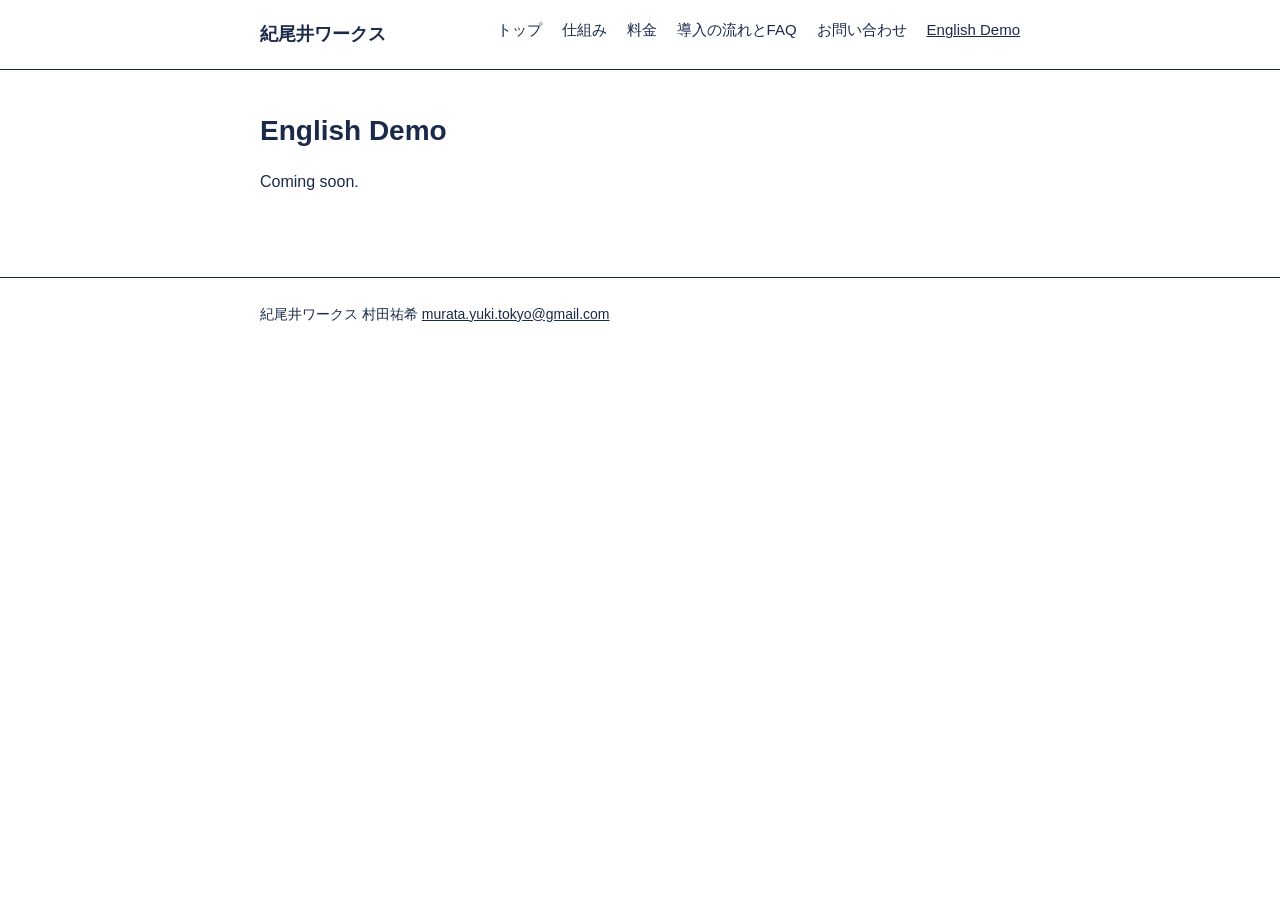
==== en/index.html @ 518d7923 "紀尾井ワークス公式サイトの土台を作成 - フォルダ構成（日本語5ページ＋英語デモページ＋共通CSS） - 全ページ共通のヘッダーとフッター - トップページの文言と無料診断ボタン - 他ページは準備中" ====
<!DOCTYPE html>
<html lang="en">
<head>
  <meta charset="UTF-8">
  <meta name="viewport" content="width=device-width, initial-scale=1">
  <title>English Demo｜紀尾井ワークス</title>
  <link rel="stylesheet" href="../css/style.css">
</head>
<body>
<header class="site-header">
  <div class="container">
    <a class="site-name" href="../index.html">紀尾井ワークス</a>
    <nav class="site-nav" aria-label="サイト内メニュー">
      <ul>
        <li><a href="../index.html">トップ</a></li>
        <li><a href="../how.html">仕組み</a></li>
        <li><a href="../price.html">料金</a></li>
        <li><a href="../flow.html">導入の流れとFAQ</a></li>
        <li><a href="../contact.html">お問い合わせ</a></li>
        <li><a href="index.html" aria-current="page">English Demo</a></li>
      </ul>
    </nav>
  </div>
</header>

<main>
  <div class="container">
    <h1>English Demo</h1>
    <p>Coming soon.</p>
    <!-- あとでチャット窓をここに埋め込みます -->
  </div>
</main>

<footer class="site-footer">
  <div class="container">
    <p>紀尾井ワークス 村田祐希 <a href="mailto:murata.yuki.tokyo@gmail.com">murata.yuki.tokyo@gmail.com</a></p>
  </div>
</footer>
</body>
</html>
---- css/style.css ----
/* 紀尾井ワークス 共通スタイル
   白地に濃紺（#1b2a4a）の一色。装飾なし。 */

:root {
  --navy: #1b2a4a;
  --white: #ffffff;
}

* {
  box-sizing: border-box;
}

html {
  font-size: 16px;
  -webkit-text-size-adjust: 100%;
}

body {
  margin: 0;
  font-family: -apple-system, BlinkMacSystemFont, "Helvetica Neue", "Hiragino Sans", "Hiragino Kaku Gothic ProN", "Yu Gothic", Meiryo, sans-serif;
  color: var(--navy);
  background: var(--white);
  line-height: 1.8;
  word-break: normal;
  overflow-wrap: anywhere;
}

a {
  color: var(--navy);
}

img {
  max-width: 100%;
  height: auto;
}

/* 共通の横幅 */
.container {
  max-width: 800px;
  margin: 0 auto;
  padding: 0 20px;
}

/* ヘッダー */
.site-header {
  border-bottom: 1px solid var(--navy);
}

.site-header .container {
  display: flex;
  flex-wrap: wrap;
  align-items: center;
  justify-content: space-between;
  gap: 8px 24px;
  padding-top: 16px;
  padding-bottom: 16px;
}

.site-name {
  font-size: 1.125rem;
  font-weight: bold;
  text-decoration: none;
  white-space: nowrap;
}

.site-nav ul {
  list-style: none;
  margin: 0;
  padding: 0;
  display: flex;
  flex-wrap: wrap;
  gap: 4px 20px;
}

.site-nav a {
  text-decoration: none;
  font-size: 0.9375rem;
}

.site-nav a:hover,
.site-nav a[aria-current="page"] {
  text-decoration: underline;
}

/* 本文 */
main {
  padding: 40px 0 64px;
}

h1 {
  font-size: 1.75rem;
  line-height: 1.5;
  margin: 0 0 16px;
}

h2 {
  font-size: 1.25rem;
  line-height: 1.5;
  margin: 48px 0 12px;
  padding-bottom: 8px;
  border-bottom: 1px solid var(--navy);
}

p {
  margin: 0 0 16px;
}

ul, ol {
  margin: 0 0 16px;
  padding-left: 1.5em;
}

li {
  margin-bottom: 8px;
}

.lead {
  font-size: 1.0625rem;
  margin-bottom: 24px;
}

/* ボタン */
.button {
  display: inline-block;
  padding: 14px 28px;
  background: var(--navy);
  color: var(--white);
  text-decoration: none;
  font-weight: bold;
  border: 1px solid var(--navy);
}

.button:hover {
  background: var(--white);
  color: var(--navy);
}

.button-area {
  margin: 24px 0;
}

/* フッター */
.site-footer {
  border-top: 1px solid var(--navy);
  font-size: 0.875rem;
}

.site-footer .container {
  padding-top: 24px;
  padding-bottom: 24px;
}

.site-footer p {
  margin: 0;
}

/* スマホ */
@media (max-width: 600px) {
  h1 {
    font-size: 1.375rem;
  }

  h2 {
    font-size: 1.125rem;
  }

  .button {
    display: block;
    text-align: center;
  }
}
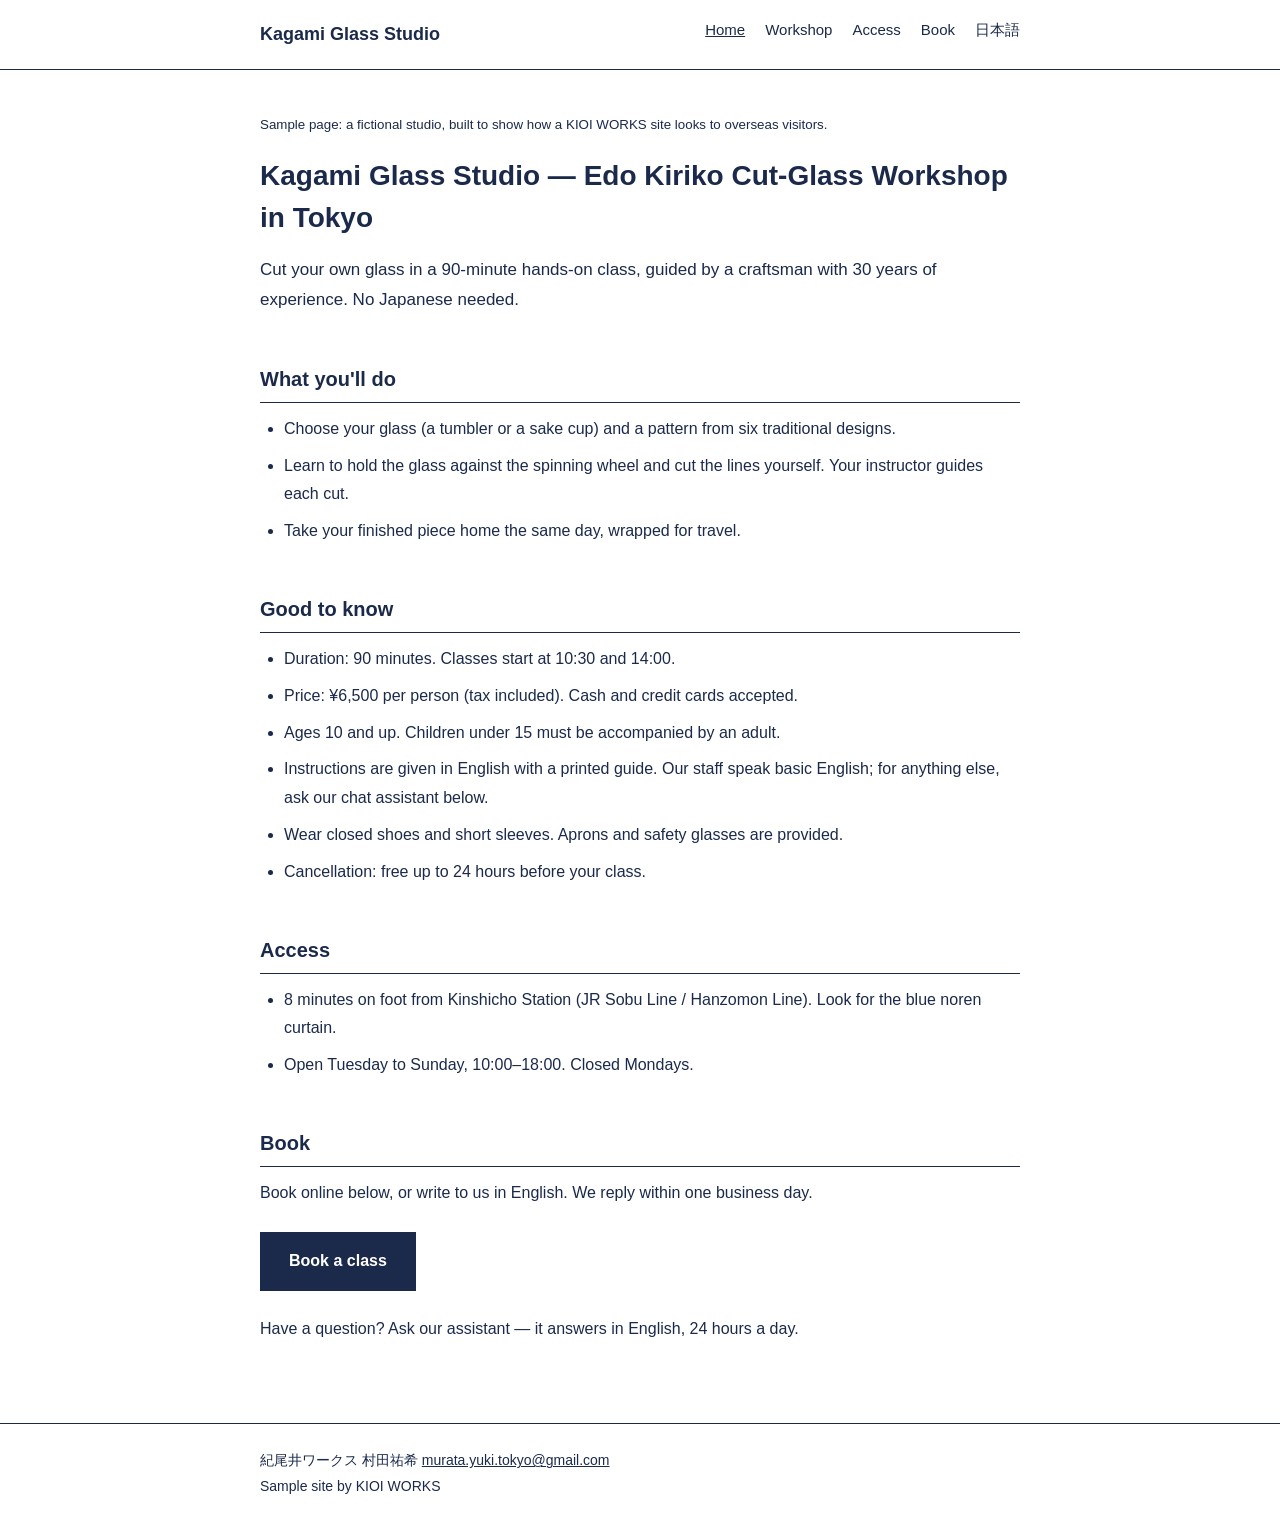
==== commit 1e52c6c9: "英語デモページ（en/index.html）を作成 Co-Authored-By: Claude Fable 5.1 <noreply@anthropic.com> Claude-Session: h" ====
--- a/en/index.html
+++ b/en/index.html
@@ -3,21 +3,21 @@
 <head>
   <meta charset="UTF-8">
   <meta name="viewport" content="width=device-width, initial-scale=1">
-  <title>English Demo｜紀尾井ワークス</title>
+  <title>Kagami Glass Studio — Edo Kiriko Cut-Glass Workshop in Tokyo</title>
+  <meta name="description" content="Sample page by KIOI WORKS: a fictional Edo Kiriko cut-glass workshop in Tokyo, built to show how a site looks to overseas visitors.">
   <link rel="stylesheet" href="../css/style.css">
 </head>
 <body>
 <header class="site-header">
   <div class="container">
-    <a class="site-name" href="../index.html">紀尾井ワークス</a>
-    <nav class="site-nav" aria-label="サイト内メニュー">
+    <a class="site-name" href="index.html">Kagami Glass Studio</a>
+    <nav class="site-nav" aria-label="Site menu">
       <ul>
-        <li><a href="../index.html">トップ</a></li>
-        <li><a href="../how.html">仕組み</a></li>
-        <li><a href="../price.html">料金</a></li>
-        <li><a href="../flow.html">導入の流れとFAQ</a></li>
-        <li><a href="../contact.html">お問い合わせ</a></li>
-        <li><a href="index.html" aria-current="page">English Demo</a></li>
+        <li><a href="index.html" aria-current="page">Home</a></li>
+        <li><a href="#workshop">Workshop</a></li>
+        <li><a href="#access">Access</a></li>
+        <li><a href="#book">Book</a></li>
+        <li><a href="../index.html" lang="ja">日本語</a></li>
       </ul>
     </nav>
   </div>
@@ -25,15 +25,49 @@
 
 <main>
   <div class="container">
-    <h1>English Demo</h1>
-    <p>Coming soon.</p>
-    <!-- あとでチャット窓をここに埋め込みます -->
+    <p><small>Sample page: a fictional studio, built to show how a KIOI WORKS site looks to overseas visitors.</small></p>
+
+    <h1>Kagami Glass Studio — Edo Kiriko Cut-Glass Workshop in Tokyo</h1>
+    <p class="lead">Cut your own glass in a 90-minute hands-on class, guided by a craftsman with 30 years of experience. No Japanese needed.</p>
+
+    <h2 id="workshop">What you'll do</h2>
+    <ul>
+      <li>Choose your glass (a tumbler or a sake cup) and a pattern from six traditional designs.</li>
+      <li>Learn to hold the glass against the spinning wheel and cut the lines yourself. Your instructor guides each cut.</li>
+      <li>Take your finished piece home the same day, wrapped for travel.</li>
+    </ul>
+
+    <h2>Good to know</h2>
+    <ul>
+      <li>Duration: 90 minutes. Classes start at 10:30 and 14:00.</li>
+      <li>Price: ¥6,500 per person (tax included). Cash and credit cards accepted.</li>
+      <li>Ages 10 and up. Children under 15 must be accompanied by an adult.</li>
+      <li>Instructions are given in English with a printed guide. Our staff speak basic English; for anything else, ask our chat assistant below.</li>
+      <li>Wear closed shoes and short sleeves. Aprons and safety glasses are provided.</li>
+      <li>Cancellation: free up to 24 hours before your class.</li>
+    </ul>
+
+    <h2 id="access">Access</h2>
+    <ul>
+      <li>8 minutes on foot from Kinshicho Station (JR Sobu Line / Hanzomon Line). Look for the blue noren curtain.</li>
+      <li>Open Tuesday to Sunday, 10:00–18:00. Closed Mondays.</li>
+    </ul>
+
+    <h2 id="book">Book</h2>
+    <p>Book online below, or write to us in English. We reply within one business day.</p>
+    <div class="button-area">
+      <a class="button" href="#book">Book a class</a>
+    </div>
+
+    <p>Have a question? Ask our assistant — it answers in English, 24 hours a day.</p>
+    <!-- KIOI WORKS chat widget goes here -->
   </div>
 </main>
 
 <footer class="site-footer">
   <div class="container">
     <p>紀尾井ワークス 村田祐希 <a href="mailto:murata.yuki.tokyo@gmail.com">murata.yuki.tokyo@gmail.com</a></p>
+    <p>Sample site by KIOI WORKS</p>
   </div>
 </footer>
 </body>
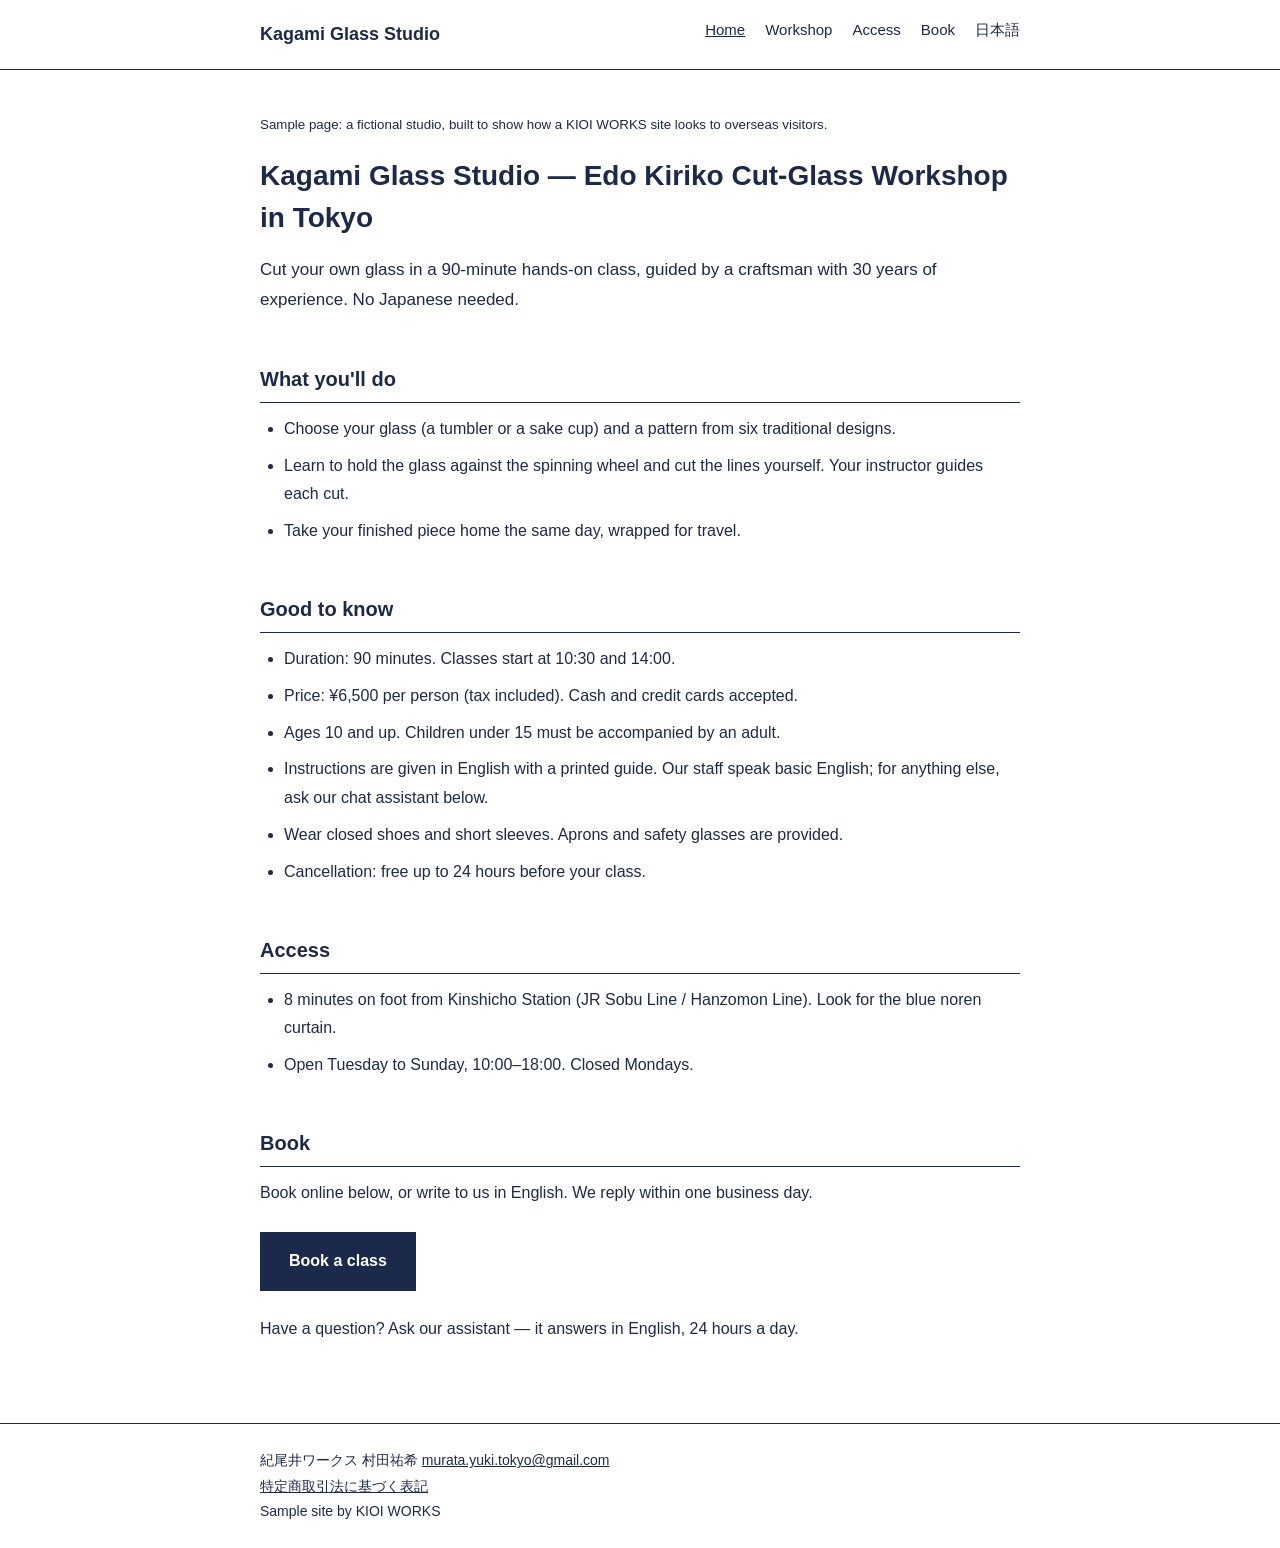
==== commit 135a6294: "特定商取引法に基づく表記ページを追加し、全ページのフッターにリンクを設置 Co-Authored-By: Claude Fable 5.1 <noreply@anthropic.com> Claude" ====
--- a/en/index.html
+++ b/en/index.html
@@ -60,13 +60,14 @@
     </div>
 
     <p>Have a question? Ask our assistant — it answers in English, 24 hours a day.</p>
-    <!-- KIOI WORKS chat widget goes here -->
+    <script src="https://wasako-demo.onrender.com/embed.js" data-shop="kagami"></script>
   </div>
 </main>
 
 <footer class="site-footer">
   <div class="container">
     <p>紀尾井ワークス 村田祐希 <a href="mailto:murata.yuki.tokyo@gmail.com">murata.yuki.tokyo@gmail.com</a></p>
+    <p><a href="../tokushoho.html">特定商取引法に基づく表記</a></p>
     <p>Sample site by KIOI WORKS</p>
   </div>
 </footer>
--- a/css/style.css
+++ b/css/style.css
@@ -169,3 +169,17 @@
     text-align: center;
   }
 }
+
+/* 特定商取引法に基づく表記 */
+.notice {
+  margin: 0;
+}
+
+.notice dt {
+  font-weight: bold;
+  margin-top: 16px;
+}
+
+.notice dd {
+  margin: 0;
+}
